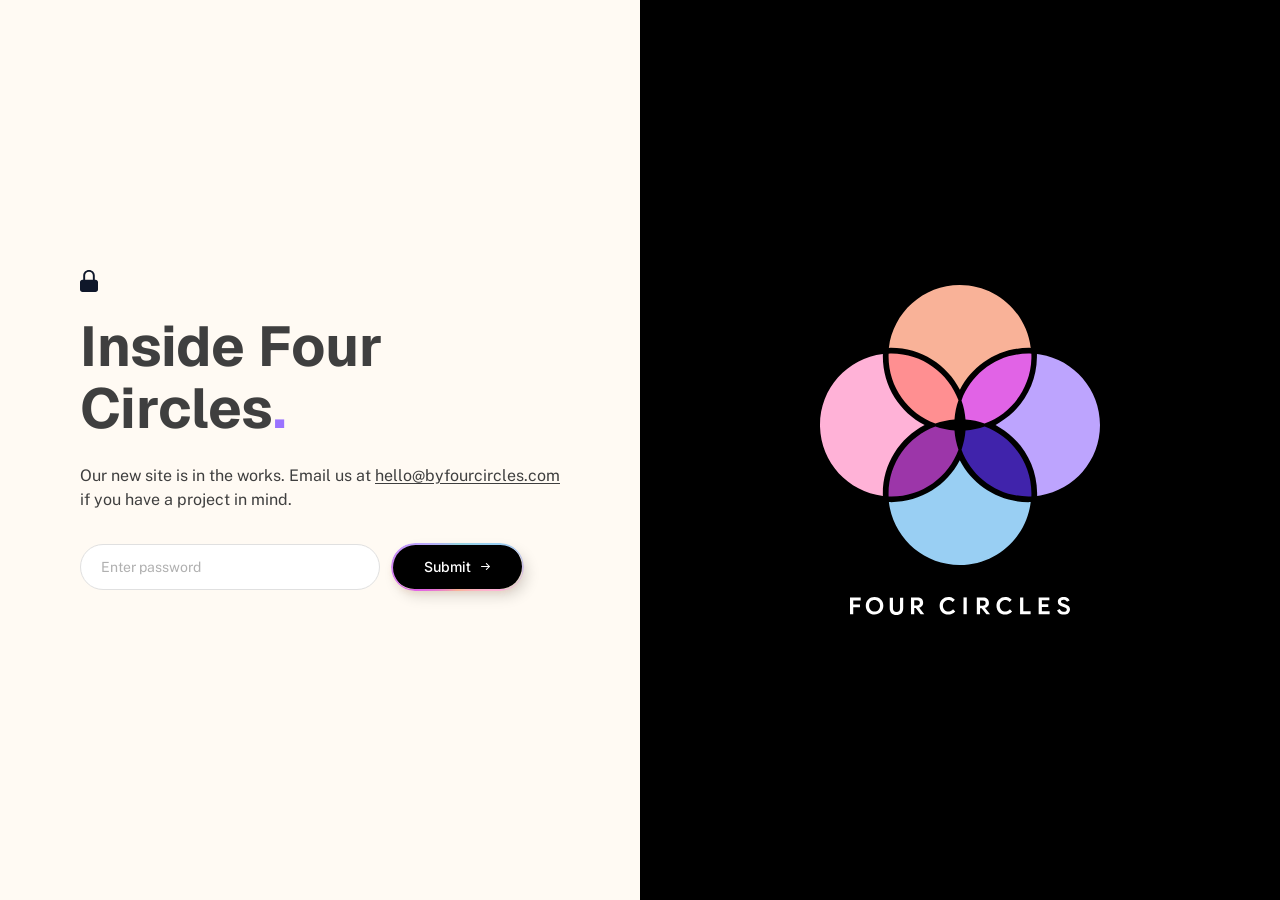
==== contact.html @ eafd97ef "Add password gate page as site access point Password page with two-column layout gates all site page" ====
<!DOCTYPE html>
<html lang="en">
<head>
  <meta charset="UTF-8">
  <meta name="viewport" content="width=device-width, initial-scale=1.0">
  <script>if(sessionStorage.getItem('fc-auth')!=='true')window.location.replace('password.html');</script>
  <title>Let's Talk — Four Circles | A design agency that actually cares</title>
  <link rel="preconnect" href="https://fonts.googleapis.com">
  <link rel="preconnect" href="https://fonts.gstatic.com" crossorigin>
  <link href="https://fonts.googleapis.com/css2?family=Geist:wght@400;600;700&family=Public+Sans:wght@400;600&family=Inter:wght@500&display=swap" rel="stylesheet">
  <link rel="stylesheet" href="styles.css?v=7">
  <link rel="stylesheet" href="contact.css">
</head>
<body>

  <!-- Navigation -->
  <nav class="nav">
    <a href="index.html" class="nav-brand">
      <img src="assets/logo-icon.svg" alt="Four Circles" class="nav-logo-icon">
      <img src="assets/logo-text.svg" alt="FOUR CIRCLES" class="nav-logo-text">
    </a>
    <button class="nav-hamburger" type="button" aria-label="Open menu" aria-expanded="false">
      <span class="hamburger-line"></span>
      <span class="hamburger-line"></span>
      <span class="hamburger-line"></span>
    </button>
    <div class="nav-links">
      <a href="index.html#services" class="nav-link">Our Services</a>
      <a href="index.html#work" class="nav-link">Work</a>
      <a href="index.html#about" class="nav-link">About Us</a>
      <a href="contact.html" class="nav-link nav-link--active">Let's Talk</a>
    </div>
    <div class="nav-overlay"></div>
  </nav>

  <!-- Contact Section -->
  <section class="contact">
    <div class="contact-left">
      <div class="section-tag section-tag--light">
        <img src="assets/dot-white.svg" alt="" class="dot">
        <span>New Business</span>
      </div>
      <h1 class="contact-heading">Let's get to work.</h1>
      <p class="contact-subtitle">Four pillars, one team.</p>

      <a href="mailto:hello@byfourcircles.com" class="contact-email">
        <span class="contact-email-icon">
          <svg width="40" height="40" viewBox="0 0 40 40" fill="none" xmlns="http://www.w3.org/2000/svg">
            <circle cx="20" cy="20" r="20" fill="#000"/>
            <path d="M16 20h8m0 0l-3-3m3 3l-3 3" stroke="#fff" stroke-width="1.5" stroke-linecap="round" stroke-linejoin="round"/>
          </svg>
        </span>
        <span class="contact-email-text">hello@byfourcircles.com</span>
      </a>
    </div>

    <div class="contact-right">
      <!-- Form -->
      <form class="contact-form" id="contactForm" novalidate>
        <div class="form-group">
          <label class="form-label" for="name">Your Name</label>
          <input class="form-input" type="text" id="name" name="name" placeholder="Jordan Reyes" required>
          <span class="form-error" id="nameError">Please enter your name</span>
        </div>

        <div class="form-group">
          <label class="form-label" for="email">Email</label>
          <input class="form-input" type="email" id="email" name="email" placeholder="jordan@company.com" required>
          <span class="form-error" id="emailError">Please enter a valid email address</span>
        </div>

        <div class="form-group">
          <label class="form-label" for="company">Company</label>
          <input class="form-input" type="text" id="company" name="company" placeholder="Acme Inc.">
          <span class="form-error" id="companyError"></span>
        </div>

        <div class="form-group">
          <label class="form-label">What do you need?</label>
          <div class="form-chips" id="serviceChips">
            <button type="button" class="chip" data-value="digital">Digital</button>
            <button type="button" class="chip" data-value="brand">Brand</button>
            <button type="button" class="chip" data-value="product">Product</button>
            <button type="button" class="chip" data-value="systems">Systems</button>
            <button type="button" class="chip" data-value="not-sure">Not sure yet</button>
          </div>
          <span class="form-error" id="serviceError">Please select at least one service</span>
        </div>

        <div class="form-group">
          <label class="form-label" for="project">A line about the project</label>
          <textarea class="form-input form-textarea" id="project" name="project" placeholder="We're relaunching in the spring and need..." rows="1" required></textarea>
          <span class="form-error" id="projectError">Please tell us a bit about your project</span>
        </div>

        <button type="submit" class="btn-primary form-submit-btn" id="submitBtn">
          <span>Start a project</span>
          <img src="assets/arrow-icon.svg" alt="" class="btn-arrow">
        </button>
      </form>

      <!-- Success Screen -->
      <div class="contact-success" id="contactSuccess">
        <div class="success-icon">
          <svg viewBox="0 0 64 64" fill="none" xmlns="http://www.w3.org/2000/svg">
            <circle cx="32" cy="32" r="30" stroke="#cc2e7a" stroke-width="2.5"/>
            <path d="M20 33l8 8 16-18" stroke="#cc2e7a" stroke-width="2.5" stroke-linecap="round" stroke-linejoin="round"/>
          </svg>
        </div>
        <h2 class="success-heading">We got your message</h2>
        <p class="success-text">A founder will get back to you within one business day. No robots, no runaround.</p>
        <a href="index.html" class="btn-primary">
          <span>Back to Home</span>
          <img src="assets/arrow-icon.svg" alt="" class="btn-arrow">
        </a>
      </div>
    </div>
  </section>

  <script src="script.js"></script>
  <script src="contact.js"></script>
</body>
</html>
---- styles.css ----
/* =============================================
   DESIGN TOKENS
   ============================================= */
:root {
  --color-bg: #fffaf3;
  --color-black: #000000;
  --color-text: #3f3f3f;
  --color-text-dark: #363636;
  --color-border: #cdcdcd;
  --color-border-light: #efefef;
  --color-purple: #9a73ff;
  --color-pink: #cc2e7a;
  --color-orange: #ef8e6a;
  --color-blue: #0e8de1;
  --color-cyan-border: #96d3e0;

  --font-heading: 'Geist', -apple-system, BlinkMacSystemFont, sans-serif;
  --font-body: 'Public Sans', -apple-system, BlinkMacSystemFont, sans-serif;
  --font-button: 'Inter', -apple-system, BlinkMacSystemFont, sans-serif;
}

/* =============================================
   RESET & BASE
   ============================================= */
*, *::before, *::after {
  margin: 0;
  padding: 0;
  box-sizing: border-box;
}

html {
  scroll-behavior: smooth;
  -webkit-font-smoothing: antialiased;
  -moz-osx-font-smoothing: grayscale;
}

body {
  font-family: var(--font-body);
  background-color: var(--color-bg);
  color: var(--color-text);
  line-height: 1.6;
}

/* Page container */
.page-container {
  max-width: 1512px;
  margin: 0 auto;
  border-left: 1px solid var(--color-border);
  border-right: 1px solid var(--color-border);
}

a {
  text-decoration: none;
  color: inherit;
}

img {
  max-width: 100%;
  display: block;
}

button {
  border: none;
  background: none;
  cursor: pointer;
  font-family: inherit;
}

/* =============================================
   UTILITIES
   ============================================= */
.text-purple {
  color: var(--color-purple);
}

.dot {
  width: 6px;
  height: 6px;
  flex-shrink: 0;
}

.section-tag {
  display: flex;
  align-items: center;
  gap: 12px;
  font-family: var(--font-heading);
  font-size: 12px;
  font-weight: 600;
  letter-spacing: 1.44px;
  text-transform: uppercase;
  color: var(--color-text);
}

.section-tag--light {
  color: #fff;
}

/* =============================================
   BUTTON
   ============================================= */
.btn-primary {
  display: inline-flex;
  align-items: center;
  gap: 10px;
  color: #fff;
  padding: 12px 32px;
  border-radius: 100px;
  font-family: var(--font-button);
  font-size: 14px;
  font-weight: 500;
  border: none;
  background: linear-gradient(135deg, var(--color-black), var(--color-black));
  position: relative;
  box-shadow: 0 4px 5.5px rgba(251, 181, 134, 0.19), 5px 7px 13.4px rgba(0, 0, 0, 0.15);
  transition: transform 0.3s ease, box-shadow 0.3s ease, background 0.3s ease;
  flex-shrink: 0;
}

.btn-primary::before {
  content: '';
  position: absolute;
  inset: -1.5px;
  border-radius: 100px;
  padding: 1.5px;
  background: conic-gradient(from 180deg, #F9B298, #E163E6, #BDA4FE, #96d3e0, #99CFF3, #FFB2D7, #F9B298);
  -webkit-mask: linear-gradient(#fff 0 0) content-box, linear-gradient(#fff 0 0);
  -webkit-mask-composite: xor;
  mask-composite: exclude;
}

.btn-primary:hover {
  transform: translateY(-2px);
  box-shadow: 0 6px 12px rgba(251, 181, 134, 0.25), 5px 10px 20px rgba(0, 0, 0, 0.18);
  background: linear-gradient(135deg, #3a3a3a, #1a1a1a);
}

.btn-arrow {
  width: 9px;
  height: 7px;
  transform: rotate(180deg);
  filter: brightness(0) invert(1);
}

/* =============================================
   NAVIGATION
   ============================================= */
.nav {
  display: flex;
  align-items: center;
  justify-content: space-between;
  padding: 20px 60px;
  position: sticky;
  transition: transform 0.3s ease;
  top: 0;
  z-index: 100;
  background: var(--color-bg);
}

.nav-brand {
  display: flex;
  align-items: center;
  gap: 11px;
}

.nav-logo-icon {
  width: 49px;
  height: 49px;
}

.nav-logo-text {
  width: 133px;
  height: 11px;
}

.nav-links {
  display: flex;
  align-items: center;
  gap: 40px;
}

.nav-link {
  font-family: var(--font-heading);
  font-size: 14px;
  font-weight: 500;
  letter-spacing: 0.42px;
  color: var(--color-text);
  transition: color 0.3s ease;
}

.nav-link:hover {
  color: var(--color-purple);
}

/* =============================================
   HERO
   ============================================= */
.hero {
  display: flex;
  position: relative;
}

.hero-left {
  width: 73.3%;
  flex-shrink: 0;
  display: flex;
  flex-direction: column;
  gap: 48px;
  padding: 120px 80px;
  border-right: 1px solid var(--color-border);
}

.hero-headline {
  font-family: var(--font-heading);
  font-size: 90px;
  font-weight: 700;
  line-height: 90px;
  color: var(--color-text);
}

.nowrap {
  white-space: nowrap;
}

.mobile-break {
  display: none;
}

.hero-bottom {
  display: flex;
  align-items: center;
  gap: 150px;
  max-width: 758px;
}

.hero-sub {
  font-family: var(--font-body);
  font-size: 16px;
  font-weight: 400;
  line-height: 24px;
  color: var(--color-black);
  flex: 1;
}

.hero-right {
  flex: 1;
  display: flex;
  flex-direction: column;
  min-width: 0;
}

.hero-image {
  flex: 1;
  overflow: hidden;
  min-height: 0;
}

.hero-image img,
.hero-image canvas {
  width: 100%;
  height: 100%;
  object-fit: cover;
  object-position: right top;
  display: block;
}

.hero-tags {
  display: flex;
  align-items: center;
  gap: 12px;
  padding: 20px;
  border-top: 1px solid var(--color-border);
  font-family: var(--font-heading);
  font-size: 12px;
  font-weight: 600;
  letter-spacing: 1.44px;
  text-transform: uppercase;
  color: var(--color-text);
}

/* =============================================
   SERVICES / ACCORDION
   ============================================= */
.services {
  padding: 60px 80px;
  display: flex;
  flex-direction: column;
  gap: 20px;
}

.services-header {
  display: flex;
  flex-direction: column;
  gap: 12px;
}

.services-heading {
  font-family: var(--font-heading);
  font-size: 48px;
  font-weight: 600;
  line-height: 50px;
  color: var(--color-text);
}

.accordion {
  display: flex;
  flex-direction: column;
}

.accordion-item {
  border-bottom: 1px solid var(--color-border);
  position: relative;
  transition: background-color 0.35s ease, color 0.35s ease;
}

.accordion-item:hover {
  background-color: var(--color-black);
}

.accordion-item:hover .accordion-title,
.accordion-item:hover .accordion-desc,
.accordion-item:hover .accordion-chevron {
  color: #fff;
  filter: brightness(0) invert(1);
}

.accordion-item:hover .accordion-title,
.accordion-item:hover .accordion-desc {
  filter: none;
  color: #fff;
}

.accordion-item--last {
  border-bottom: none;
}

.accordion-trigger {
  width: 100%;
  display: flex;
  align-items: flex-start;
  gap: 40px;
  padding: 20px 0;
  text-align: left;
  cursor: pointer;
  background: none;
  border: none;
}

.accordion-trigger:hover {
  opacity: 1;
}

.accordion-icon {
  width: 80px;
  height: 90px;
  display: flex;
  align-items: center;
  justify-content: center;
  flex-shrink: 0;
}

.accordion-icon img {
  width: 75px;
  height: 79px;
  object-fit: contain;
}

.accordion-row {
  flex: 1;
  display: flex;
  align-items: center;
  gap: 10px;
  align-self: stretch;
}

.accordion-title {
  font-family: var(--font-heading);
  font-size: 32px;
  font-weight: 600;
  color: var(--color-text-dark);
  width: 400px;
  flex-shrink: 0;
  transition: color 0.35s ease;
}

.accordion-desc {
  font-family: var(--font-body);
  font-size: 16px;
  font-weight: 600;
  line-height: 24px;
  color: var(--color-text-dark);
  flex: 1;
  transition: color 0.35s ease;
}

.accordion-chevron {
  width: 24px;
  height: 24px;
  flex-shrink: 0;
  margin-right: 20px;
  transition: transform 0.3s ease, filter 0.35s ease;
}

.accordion-item.is-open .accordion-chevron {
  transform: rotate(180deg);
}

.accordion-panel {
  max-height: 0;
  overflow: hidden;
  transition: max-height 0.4s cubic-bezier(0.25, 0.46, 0.45, 0.94),
              opacity 0.3s ease;
  opacity: 0;
}

.accordion-item.is-open .accordion-panel {
  opacity: 1;
}

.accordion-bullets {
  display: flex;
  flex-direction: column;
  gap: 24px;
  padding: 0 0 40px 530px;
}

.bullet-row {
  display: grid;
  grid-template-columns: 1fr 1fr 1fr;
  gap: 20px 36px;
}

.bullet-item {
  display: flex;
  align-items: flex-start;
  gap: 12px;
  font-family: var(--font-body);
  font-size: 16px;
  font-weight: 600;
  color: var(--color-text);
  transition: color 0.35s ease;
}

.bullet-item .dot {
  margin-top: 8px;
  flex-shrink: 0;
}

.accordion-item:hover .bullet-item {
  color: #fff;
}

.accordion-item:hover .bullet-item .dot {
  filter: brightness(0) invert(1);
}

/* ---------- Featured Work ---------- */
.featured-work {
  padding: 60px 80px 48px;
  background: var(--color-bg);
  position: relative;
}

.featured-work > .section-tag {
  margin-bottom: 12px;
}

.featured-work-header {
  display: flex;
  align-items: flex-start;
  gap: 24px;
  margin-bottom: 40px;
}

.featured-work-heading {
  flex: 1;
  font-family: var(--font-heading);
  font-size: 48px;
  font-weight: 600;
  line-height: 52px;
  color: var(--color-text);
}

.featured-work-desc {
  flex: 1;
  font-family: var(--font-body);
  font-size: 16px;
  line-height: 24px;
  color: var(--color-text);
}

.featured-work-grid {
  display: flex;
  gap: 24px;
}

.work-card {
  flex: 1;
  background: #fffdfa;
  border: 1px solid #cdcdcd;
  overflow: hidden;
  display: flex;
  flex-direction: column;
  text-decoration: none;
  transition: box-shadow 0.3s ease, transform 0.3s ease;
}

.work-card:hover {
  box-shadow: 0 6px 12px rgba(251, 181, 134, 0.25), 5px 10px 20px rgba(0, 0, 0, 0.18);
  transform: translateY(-4px);
}

.work-card-image {
  padding: 8px 8px 0;
  overflow: hidden;
  border-radius: 4px;
}

.work-card-image img {
  width: 100%;
  height: 260px;
  object-fit: cover;
  display: block;
}

.work-card-info {
  padding: 24px;
  display: flex;
  flex-direction: column;
  gap: 16px;
}

.work-card-category {
  font-family: var(--font-body);
  font-size: 14px;
  font-weight: 600;
  letter-spacing: 1.68px;
  text-transform: uppercase;
  line-height: 20px;
}

.work-card-title-row {
  display: flex;
  align-items: center;
  justify-content: space-between;
}

.work-card-title {
  font-family: var(--font-heading);
  font-size: 24px;
  font-weight: 600;
  line-height: 24px;
  color: var(--color-text);
}

.work-card-arrow {
  flex-shrink: 0;
}

.work-card-arrow svg {
  display: block;
}

/* ---------- Specialties ---------- */
.industries-bar {
  display: flex;
  align-items: center;
  border: 1px solid var(--color-border);
  margin: 0 80px 60px;
}

.industries-label {
  font-family: var(--font-heading);
  font-size: 14px;
  font-weight: 600;
  letter-spacing: 1.44px;
  text-transform: uppercase;
  color: var(--color-text);
  flex-shrink: 0;
  padding: 20px 24px;
  border-right: 1px solid var(--color-border);
  margin-right: 24px;
}

.industries-list {
  display: flex;
  align-items: center;
  gap: 16px;
}

.industry-item {
  font-family: var(--font-heading);
  font-size: 14px;
  font-weight: 600;
  letter-spacing: 0.84px;
  text-transform: uppercase;
  color: var(--color-text);
}

/* =============================================
   HOW WE THINK
   ============================================= */
.how-we-think {
  background: var(--color-black);
  display: flex;
  gap: 32px;
  padding: 80px;
  align-items: flex-start;
  position: relative;
}

.hwt-left {
  width: 400px;
  flex-shrink: 0;
  display: flex;
  flex-direction: column;
  gap: 12px;
}

.hwt-heading {
  font-family: var(--font-heading);
  font-size: 48px;
  font-weight: 600;
  line-height: 50px;
  color: #fff;
}

.hwt-cards {
  flex: 1;
  display: flex;
  gap: 32px;
  align-items: flex-start;
}

.hwt-divider {
  width: 1px;
  align-self: stretch;
  background: rgba(255, 255, 255, 0.15);
}

.hwt-card {
  flex: 1;
  display: flex;
  flex-direction: column;
  gap: 16px;
}

.hwt-line {
  width: 35px;
  height: 4px;
}

.hwt-card h3 {
  font-family: var(--font-heading);
  font-size: 24px;
  font-weight: 600;
  color: #fff;
}

.hwt-card p {
  font-family: var(--font-body);
  font-size: 16px;
  font-weight: 400;
  line-height: 24px;
  color: #fff;
}

/* =============================================
   LET'S TALK
   ============================================= */
.lets-talk {
  position: relative;
  height: 385px;
  display: flex;
  align-items: center;
  padding: 48px 80px;
}

.lets-talk-bg {
  position: absolute;
  inset: 0;
  width: 100%;
  height: 100%;
  object-fit: cover;
  pointer-events: none;
}

.lets-talk-content {
  position: relative;
  z-index: 1;
  display: flex;
  flex-direction: column;
  align-items: flex-start;
  gap: 12px;
  width: 366px;
}

.lets-talk-content .btn-primary {
  margin-top: 12px;
}

.lets-talk-content h2 {
  font-family: var(--font-heading);
  font-size: 60px;
  font-weight: 700;
  color: var(--color-text);
}

.lets-talk-content p {
  font-family: var(--font-body);
  font-size: 16px;
  font-weight: 400;
  line-height: 24px;
  color: var(--color-text);
}

/* =============================================
   FOOTER
   ============================================= */
.footer {
  display: flex;
  flex-direction: column;
}

.footer-simple {
  display: flex;
  align-items: flex-start;
  justify-content: space-between;
  padding: 48px 60px;
  background: #f2f0ed;
}

.footer-brand {
  display: flex;
  flex-direction: column;
  gap: 16px;
}

.footer-tagline {
  font-family: var(--font-body);
  font-size: 14px;
  color: rgba(0, 0, 0, 0.5);
  max-width: 360px;
  line-height: 1.5;
}

.footer-links {
  display: flex;
  align-items: center;
  gap: 32px;
}

.footer-link {
  font-family: var(--font-body);
  font-size: 14px;
  color: var(--color-text);
  transition: opacity 0.3s ease;
}

.footer-link:hover {
  opacity: 0.7;
}

.footer-link--icon {
  display: flex;
  align-items: center;
  gap: 8px;
}

.footer-link--icon svg {
  width: 18px;
  height: 18px;
}

.footer-bottom {
  padding: 24px 60px;
  background: #f2f0ed;
  position: relative;
}

.footer-copy {
  font-family: var(--font-body);
  font-size: 13px;
  color: rgba(0, 0, 0, 0.4);
}

/* =============================================
   SERVICE ICONS — animated SVGs
   ============================================= */
.icon-defs { position: absolute; width: 0; height: 0; overflow: hidden; }
.grad-stop-coral { stop-color: #F9B298; }
.grad-stop-pink { stop-color: #E163E6; }
.grad-stop-purple { stop-color: #BDA4FE; }
.grad-stop-blue { stop-color: #99CFF3; }

.service-icon {
  width: 100%;
  height: 100%;
  overflow: visible;
  transform-origin: center;
}

.icon-maze-arc {
  fill: none;
  stroke: #55534e;
  stroke-width: 2;
  stroke-linecap: round;
  transition: stroke 0.5s ease;
  transform-origin: 60px 60px;
}

@keyframes icon-maze-spin {
  from { transform: rotate(0deg); }
  to { transform: rotate(360deg); }
}

.icon-maze-trail {
  fill: none;
  stroke: none;
}

.icon-maze-dot {
  fill: url(#grad-brand);
  opacity: 0;
  transition: opacity 0.3s ease;
}

.icon-maze-end {
  display: none;
}

.accordion-item:hover .icon-maze-dot {
  opacity: 1;
}

.accordion-item:hover .icon-maze-arc {
  stroke: #BDA4FE;
}

@media (prefers-reduced-motion: no-preference) {
  .accordion-item:hover .icon-maze {
    animation: icon-maze-spin 12s linear infinite;
  }

  .accordion-item:hover .icon-maze-arc {
    stroke: #BDA4FE;
  }
}

@keyframes icon-maze-color {
  0%, 100% { stroke: #55534e; }
  20% { stroke: #F9B298; }
  40% { stroke: #E163E6; }
  60% { stroke: #BDA4FE; }
  80% { stroke: #99CFF3; }
}

.icon-grid__dot {
  fill: none;
  stroke: #55534e;
  stroke-width: 1.8;
  transform-box: fill-box;
  transform-origin: center;
}

@media (prefers-reduced-motion: no-preference) {
  .accordion-item:hover .icon-grid__dot {
    animation: icon-grid-wave 2.4s cubic-bezier(0.22, 1, 0.36, 1) infinite;
    animation-delay: calc((var(--gx, 0) + var(--gy, 0)) * 70ms);
  }
}

@keyframes icon-grid-wave {
  0%, 100% { stroke: #55534e; transform: scale(1); }
  16% { stroke: #F9B298; transform: scale(1.3); }
  32% { stroke: #BDA4FE; transform: scale(1); }
}

.icon-layer {
  fill: none;
  stroke: #55534e;
  stroke-width: 2;
  stroke-linejoin: round;
  transform-box: fill-box;
  transition: stroke 0.5s ease, transform 0.5s cubic-bezier(0.22, 1, 0.36, 1);
}

@media (prefers-reduced-motion: no-preference) {
  .accordion-item:hover .icon-layer--top {
    animation: icon-layer-top 2s cubic-bezier(0.22, 1, 0.36, 1) infinite;
  }

  .accordion-item:hover .icon-layer--mid {
    animation: icon-layer-mid 2s cubic-bezier(0.22, 1, 0.36, 1) infinite;
  }

  .accordion-item:hover .icon-layer--bottom {
    animation: icon-layer-bottom 2s cubic-bezier(0.22, 1, 0.36, 1) infinite;
  }
}

@keyframes icon-layer-top {
  0%, 100% { transform: translateY(0); stroke: #55534e; }
  25% { transform: translateY(-11px); stroke: #F9B298; }
  50% { transform: translateY(0); stroke: #F9B298; }
}

@keyframes icon-layer-mid {
  0%, 100% { stroke: #55534e; }
  25% { stroke: #E163E6; }
  50% { stroke: #E163E6; }
}

@keyframes icon-layer-bottom {
  0%, 100% { transform: translateY(0); stroke: #55534e; }
  25% { transform: translateY(11px); stroke: #99CFF3; }
  50% { transform: translateY(0); stroke: #99CFF3; }
}

.icon-ripple-ring {
  fill: none;
  stroke: #55534e;
  stroke-width: 1.8;
  stroke-opacity: 0.6;
  transform-box: fill-box;
  transform-origin: center;
}

.icon-dot--center {
  fill: #55534e;
  transform-box: fill-box;
  transform-origin: center;
  transition: fill 0.3s ease;
}

@media (prefers-reduced-motion: no-preference) {
  .accordion-item:hover .icon-dot--center {
    fill: #F9B298;
    animation: icon-dot-pulse 2.6s cubic-bezier(0.22, 1, 0.36, 1) infinite;
  }

  .accordion-item:hover .icon-ripple-ring {
    animation: icon-ripple-wave 2.6s cubic-bezier(0.22, 1, 0.36, 1) infinite;
    animation-delay: calc(var(--ring, 0) * 160ms + 160ms);
  }
}

@keyframes icon-dot-pulse {
  0%, 100% { transform: scale(1); }
  15% { transform: scale(1.3); }
  30% { transform: scale(1); }
}

@keyframes icon-ripple-wave {
  0%, 100% { stroke: #55534e; stroke-opacity: 0.5; }
  22% { stroke: #BDA4FE; stroke-opacity: 1; }
  44% { stroke: #55534e; stroke-opacity: 0.5; }
}

/* =============================================
   HAMBURGER MENU
   ============================================= */
.nav-hamburger {
  display: none;
  flex-direction: column;
  justify-content: center;
  gap: 5px;
  width: 32px;
  height: 32px;
  padding: 4px;
  cursor: pointer;
  z-index: 110;
}

.hamburger-line {
  display: block;
  width: 100%;
  height: 2px;
  background: var(--color-text);
  border-radius: 2px;
  transition: transform 0.3s ease, opacity 0.3s ease;
}

.nav-hamburger.active .hamburger-line:nth-child(1) {
  transform: translateY(7px) rotate(45deg);
}

.nav-hamburger.active .hamburger-line:nth-child(2) {
  opacity: 0;
}

.nav-hamburger.active .hamburger-line:nth-child(3) {
  transform: translateY(-7px) rotate(-45deg);
}

.nav-overlay {
  display: none;
}

/* =============================================
   FULL-WIDTH SEPARATOR LINES
   ============================================= */
.nav::after,
.hero::after {
  content: '';
  position: absolute;
  bottom: 0;
  left: 50%;
  transform: translateX(-50%);
  width: 100vw;
  border-bottom: 1px solid var(--color-border);
  pointer-events: none;
}

.featured-work::before,
.how-we-think::before,
.lets-talk::before,
.footer-bottom::before {
  content: '';
  position: absolute;
  top: 0;
  left: 50%;
  transform: translateX(-50%);
  width: 100vw;
  border-top: 1px solid var(--color-border);
  pointer-events: none;
}

.how-we-think::before {
  border-top-color: var(--color-border);
}

.how-we-think::after {
  content: '';
  position: absolute;
  bottom: 0;
  left: 50%;
  transform: translateX(-50%);
  width: 100vw;
  border-bottom: 1px solid var(--color-border);
  pointer-events: none;
}

.footer-bottom::before {
  border-top-color: rgba(0, 0, 0, 0.1);
}

/* =============================================
   SCROLL REVEAL
   ============================================= */
.reveal {
  opacity: 0;
  transform: translateY(24px);
  transition: opacity 0.7s cubic-bezier(0.25, 0.46, 0.45, 0.94),
              transform 0.7s cubic-bezier(0.25, 0.46, 0.45, 0.94);
}

.reveal.visible {
  opacity: 1;
  transform: translateY(0);
}

.reveal.visible.work-card {
  transition: box-shadow 0.3s ease, transform 0.3s ease, opacity 0.7s cubic-bezier(0.25, 0.46, 0.45, 0.94);
}

.reveal.visible.work-card:hover {
  transform: translateY(-4px);
}

/* =============================================
   FOCUS STYLES
   ============================================= */
:focus-visible {
  outline: 2px solid var(--color-purple);
  outline-offset: 3px;
}

.btn-primary:focus-visible {
  outline-offset: 4px;
}

.accordion-trigger:focus-visible {
  outline-offset: -2px;
}

/* =============================================
   RESPONSIVE
   ============================================= */
@media (max-width: 1280px) {
  .hero-left {
    width: 65%;
  }

  .hero-headline {
    font-size: 64px;
    line-height: 68px;
  }

  .hero-bottom {
    gap: 60px;
  }

  .accordion-bullets {
    padding-left: 0;
  }
}

@media (max-width: 1024px) {
  .hero {
    flex-direction: column;
  }

  .hero-left {
    width: 100%;
    border-right: none;
    padding: 80px 40px;
  }

  .hero-right {
    flex: none;
    height: 320px;
  }

  .hero-headline {
    font-size: 52px;
    line-height: 56px;
  }

  .hero-bottom {
    flex-direction: column;
    gap: 24px;
    align-items: flex-start;
  }

  .services {
    padding: 40px;
  }

  .accordion-title {
    width: 240px;
    font-size: 24px;
  }

  .accordion-bullets {
    padding-left: 0;
  }

  .bullet-row {
    grid-template-columns: 1fr 1fr;
  }

  .how-we-think {
    flex-direction: column;
    padding: 60px 40px;
  }

  .hwt-left {
    width: 100%;
  }


  .hwt-cards {
    flex-direction: column;
  }

  .hwt-divider {
    width: 100%;
    height: 1px;
    align-self: auto;
  }

  .industries-bar {
    padding: 0 40px;
  }

  .lets-talk {
    padding: 48px 40px;
  }

  .footer-simple {
    flex-direction: column;
    gap: 32px;
    padding: 40px;
  }

  .footer-bottom {
    padding: 24px 40px;
  }
}

@media (max-width: 768px) {
  .nav {
    padding: 16px 24px;
  }

  .nav-logo-text {
    display: block;
  }

  .nav-hamburger {
    display: flex;
  }

  .nav-links {
    position: fixed;
    top: 0;
    right: -280px;
    width: 280px;
    height: 100vh;
    background: var(--color-bg);
    flex-direction: column;
    align-items: flex-start;
    gap: 0;
    padding: 80px 32px 32px;
    border-left: 1px solid var(--color-border);
    z-index: 105;
    transition: right 0.3s ease;
  }

  .nav-links.open {
    right: 0;
  }

  .nav-link {
    font-size: 16px;
    padding: 16px 0;
    width: 100%;
    border-bottom: 1px solid var(--color-border-light);
  }

  .nav-overlay {
    position: fixed;
    inset: 0;
    background: rgba(0,0,0,0.4);
    z-index: 100;
    opacity: 0;
    pointer-events: none;
    transition: opacity 0.3s ease;
  }

  .nav-overlay.open {
    display: block;
    opacity: 1;
    pointer-events: auto;
  }

  .hero-left {
    padding: 60px 24px;
  }

  .hero-right {
    height: 260px;
  }

  .hero-headline {
    font-size: 52px;
    line-height: 54px;
  }

  .mobile-break {
    display: block;
  }

  .hero-sub {
    font-size: 16px;
    line-height: 24px;
  }

  .lets-talk-content p {
    font-size: 16px;
    line-height: 24px;
  }

  .services {
    padding: 40px 24px;
  }

  .services-heading {
    font-size: 36px;
    line-height: 40px;
  }

  .accordion-item {
    padding: 0 20px;
  }

  .accordion-trigger {
    flex-direction: column;
    gap: 16px;
  }

  .accordion-icon {
    width: 56px;
    height: 60px;
  }

  .accordion-row {
    flex-wrap: wrap;
  }

  .accordion-title {
    width: 100%;
    font-size: 22px;
  }

  .accordion-desc {
    width: 100%;
    font-size: 16px;
  }

  .accordion-chevron {
    margin-right: 0;
  }

  .accordion-bullets {
    padding-left: 0;
  }

  .bullet-row {
    grid-template-columns: 1fr;
    gap: 16px;
  }

  .industries-bar {
    margin: 0 24px 40px;
    align-items: stretch;
  }

  .industries-label {
    font-size: 11px;
    padding: 12px;
    margin-right: 0;
    flex: 0 0 auto;
    width: 110px;
    align-self: flex-start;
    border-right: none;
  }

  .industries-list {
    flex-direction: column;
    align-items: flex-start;
    gap: 6px;
    flex: 1;
    padding: 12px 16px;
    border-left: 1px solid var(--color-border);
  }

  .industries-list .dot {
    display: none;
  }

  .industry-item {
    font-size: 11px;
    display: flex;
    align-items: baseline;
    gap: 8px;
  }

  .industry-item::before {
    content: '';
    width: 5px;
    height: 5px;
    border-radius: 50%;
    background: #d64040;
    flex-shrink: 0;
    position: relative;
    top: -1px;
  }

  .how-we-think {
    padding: 48px 24px;
  }

  .hwt-heading {
    font-size: 36px;
    line-height: 40px;
  }

  .hwt-card h3 {
    font-size: 20px;
  }

  .hwt-card p {
    font-size: 16px;
  }

  .lets-talk {
    padding: 48px 24px;
    height: auto;
    min-height: 300px;
  }

  .lets-talk-content h2 {
    font-size: 40px;
  }

  .lets-talk-content {
    width: 100%;
  }

  .footer-simple {
    padding: 32px 24px;
  }

  .footer-links {
    flex-direction: column;
    align-items: flex-start;
    gap: 16px;
  }

  .featured-work {
    padding: 40px 24px 32px;
  }

  .featured-work-header {
    flex-direction: column;
    align-items: flex-start;
    gap: 16px;
  }

  .featured-work-heading {
    font-size: 32px;
    line-height: 38px;
  }

  .featured-work-desc {
    font-size: 16px;
  }

  .featured-work-grid {
    flex-direction: column;
    gap: 20px;
  }

  .work-card-title {
    font-size: 20px;
  }

  .footer-bottom {
    padding: 20px 24px;
  }
}

@media (max-width: 480px) {
  .hero-left {
    padding: 40px 20px;
    gap: 32px;
  }

  .hero-headline {
    font-size: 44px;
    line-height: 46px;
  }

  .hero-sub {
    font-size: 16px;
    line-height: 24px;
  }

  .hero-right {
    height: 200px;
  }

  .services {
    padding: 32px 20px;
  }

  .services-heading {
    font-size: 28px;
    line-height: 32px;
  }

  .accordion-title {
    font-size: 18px;
  }

  .accordion-desc {
    font-size: 16px;
  }

  .how-we-think {
    padding: 40px 20px;
  }

  .hwt-heading {
    font-size: 28px;
    line-height: 32px;
  }

  .lets-talk {
    padding: 40px 20px;
  }

  .lets-talk-content h2 {
    font-size: 32px;
  }

  .footer-simple {
    padding: 24px 20px;
  }

  .footer-bottom {
    padding: 16px 20px;
  }
}
---- contact.css ----
/* =============================================
   CONTACT PAGE
   ============================================= */
.contact {
  display: flex;
  min-height: calc(100vh - 90px);
}

/* ---------- Left Column ---------- */
.contact-left {
  width: 40%;
  flex-shrink: 0;
  background: var(--color-black);
  padding: 80px 60px;
  display: flex;
  flex-direction: column;
  gap: 32px;
}

.contact-heading {
  font-family: var(--font-heading);
  font-size: 72px;
  font-weight: 700;
  line-height: 1;
  color: #fff;
}

.contact-subtitle {
  font-family: var(--font-body);
  font-size: 18px;
  font-weight: 400;
  line-height: 1.5;
  color: rgba(255, 255, 255, 0.6);
}

.contact-intro {
  font-family: var(--font-body);
  font-size: 16px;
  font-weight: 400;
  line-height: 24px;
  color: rgba(255, 255, 255, 0.7);
  max-width: 360px;
}

.contact-perks {
  display: flex;
  flex-direction: column;
  gap: 20px;
  margin-top: auto;
}

.perk {
  display: flex;
  align-items: center;
  gap: 16px;
}

.perk-dot {
  width: 10px;
  height: 10px;
  border-radius: 50%;
  flex-shrink: 0;
}

.perk-dot--pink { background: var(--color-pink); }
.perk-dot--orange { background: var(--color-orange); }
.perk-dot--purple { background: var(--color-purple); }

.perk-text {
  font-family: var(--font-body);
  font-size: 16px;
  font-weight: 400;
  color: #fff;
}

.contact-email {
  display: inline-flex;
  align-items: center;
  gap: 16px;
  margin-top: 12px;
  transition: opacity 0.3s ease;
}

.contact-email:hover {
  opacity: 0.8;
}

.contact-email-icon {
  flex-shrink: 0;
  display: flex;
}

.contact-email-text {
  font-family: var(--font-body);
  font-size: 18px;
  font-weight: 400;
  color: #fff;
}

/* ---------- Right Column ---------- */
.contact-right {
  flex: 1;
  padding: 80px 60px;
  display: flex;
  flex-direction: column;
  justify-content: center;
}

/* ---------- Form ---------- */
.contact-form {
  display: flex;
  flex-direction: column;
  gap: 40px;
  max-width: 560px;
}

.form-group {
  display: flex;
  flex-direction: column;
  gap: 12px;
}

.form-label {
  font-family: var(--font-heading);
  font-size: 12px;
  font-weight: 600;
  letter-spacing: 1.44px;
  text-transform: uppercase;
  color: var(--color-text);
}

.form-input {
  font-family: var(--font-body);
  font-size: 20px;
  font-weight: 400;
  color: var(--color-text-dark);
  background: none;
  border: none;
  border-bottom: 1px solid var(--color-border);
  padding: 8px 0;
  outline: none;
  transition: border-color 0.3s ease;
  border-radius: 0;
  -webkit-appearance: none;
}

.form-input::placeholder {
  color: #b5b5b5;
}

.form-input:focus {
  border-color: var(--color-text-dark);
}

.form-input.has-error {
  border-color: #d64040;
}

.form-textarea {
  resize: vertical;
  min-height: 40px;
  line-height: 1.5;
}

.form-error {
  font-family: var(--font-body);
  font-size: 13px;
  color: #d64040;
  display: none;
}

.form-group.has-error .form-error {
  display: block;
}

/* ---------- Chips (multi-select) ---------- */
.form-chips {
  display: flex;
  flex-wrap: wrap;
  gap: 10px;
}

.chip {
  font-family: var(--font-heading);
  font-size: 14px;
  font-weight: 600;
  letter-spacing: 0.84px;
  color: var(--color-text);
  padding: 10px 24px;
  border-radius: 100px;
  border: 1.5px solid var(--color-border);
  background: none;
  cursor: pointer;
  transition: background 0.25s ease, color 0.25s ease, border-color 0.25s ease;
}

.chip:hover {
  border-color: var(--color-text);
}

.chip.is-selected {
  background: var(--color-black);
  color: #fff;
  border-color: var(--color-black);
}

/* ---------- Submit Button ---------- */
.form-submit-btn {
  align-self: flex-start;
  margin-top: 8px;
}

.form-submit-btn:disabled {
  opacity: 0.6;
  cursor: not-allowed;
  transform: none;
}

/* ---------- Success Screen ---------- */
.contact-success {
  display: none;
  flex-direction: column;
  align-items: center;
  justify-content: center;
  text-align: center;
  gap: 24px;
  max-width: 420px;
  margin: 0 auto;
}

.contact-success.is-visible {
  display: flex;
}

.success-icon {
  width: 64px;
  height: 64px;
}

.success-icon svg {
  width: 100%;
  height: 100%;
}

.success-heading {
  font-family: var(--font-heading);
  font-size: 36px;
  font-weight: 700;
  color: var(--color-text-dark);
}

.success-text {
  font-family: var(--font-body);
  font-size: 16px;
  line-height: 24px;
  color: var(--color-text);
}

/* ---------- Nav active state ---------- */
.nav-link--active {
  opacity: 0.6;
}

/* =============================================
   RESPONSIVE
   ============================================= */
@media (max-width: 1024px) {
  .contact {
    flex-direction: column;
  }

  .contact-left {
    width: 100%;
    padding: 60px 40px;
  }

  .contact-heading {
    font-size: 52px;
  }

  .contact-right {
    padding: 60px 40px;
  }
}

@media (max-width: 768px) {
  .contact-left {
    padding: 48px 24px;
  }

  .contact-heading {
    font-size: 40px;
  }

  .contact-right {
    padding: 48px 24px;
  }

  .form-input {
    font-size: 18px;
  }

  .chip {
    font-size: 13px;
    padding: 8px 18px;
  }
}
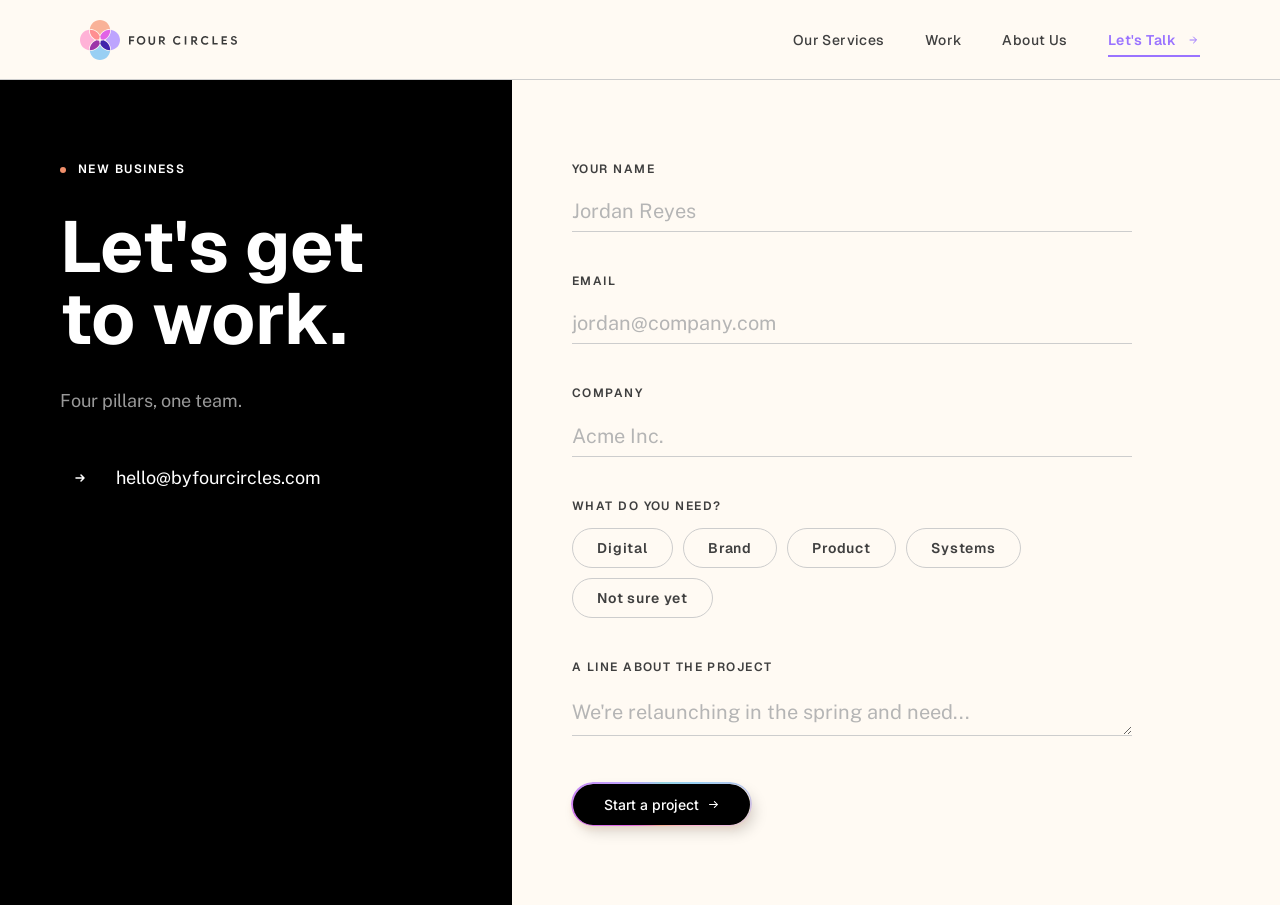
==== commit a42c4023: "Disable password gate site-wide for now Removed the sessionStorage redirect-to-password.html check f" ====
--- a/contact.html
+++ b/contact.html
@@ -3,7 +3,7 @@
 <head>
   <meta charset="UTF-8">
   <meta name="viewport" content="width=device-width, initial-scale=1.0">
-  <script>if(sessionStorage.getItem('fc-auth')!=='true')window.location.replace('password.html');</script>
+  <link rel="icon" type="image/svg+xml" href="assets/logo-icon.svg">
   <title>Let's Talk — Four Circles | A design agency that actually cares</title>
   <link rel="preconnect" href="https://fonts.googleapis.com">
   <link rel="preconnect" href="https://fonts.gstatic.com" crossorigin>
@@ -15,6 +15,7 @@
 
   <!-- Navigation -->
   <nav class="nav">
+    <div class="nav-progress" aria-hidden="true"></div>
     <a href="index.html" class="nav-brand">
       <img src="assets/logo-icon.svg" alt="Four Circles" class="nav-logo-icon">
       <img src="assets/logo-text.svg" alt="FOUR CIRCLES" class="nav-logo-text">
@@ -28,7 +29,10 @@
       <a href="index.html#services" class="nav-link">Our Services</a>
       <a href="index.html#work" class="nav-link">Work</a>
       <a href="index.html#about" class="nav-link">About Us</a>
-      <a href="contact.html" class="nav-link nav-link--active">Let's Talk</a>
+      <a href="contact.html" class="nav-link nav-link--active nav-link--cta">Let's Talk
+        <svg width="14" height="14" viewBox="0 0 20 20" fill="none" aria-hidden="true">
+        <path d="M5.75,10 L14.25,10 M10.75,5.75 L15,10 L10.75,14.25" stroke="currentColor" stroke-width="1.4" stroke-linecap="round" stroke-linejoin="round"/>
+      </svg></a>
     </div>
     <div class="nav-overlay"></div>
   </nav>
@@ -56,7 +60,13 @@
 
     <div class="contact-right">
       <!-- Form -->
-      <form class="contact-form" id="contactForm" novalidate>
+      <form class="contact-form" id="contactForm" name="contact" method="POST" data-netlify="true" data-netlify-honeypot="bot-field" novalidate>
+        <input type="hidden" name="form-name" value="contact">
+        <p class="form-honeypot">
+          <label>Leave this field blank: <input name="bot-field" tabindex="-1" autocomplete="off"></label>
+        </p>
+        <input type="hidden" name="services" id="servicesInput">
+
         <div class="form-group">
           <label class="form-label" for="name">Your Name</label>
           <input class="form-input" type="text" id="name" name="name" placeholder="Jordan Reyes" required>
@@ -97,6 +107,7 @@
           <span>Start a project</span>
           <img src="assets/arrow-icon.svg" alt="" class="btn-arrow">
         </button>
+        <p class="form-error form-error--general" id="submitError">Something went wrong sending that — please try again, or email us directly.</p>
       </form>
 
       <!-- Success Screen -->
--- a/styles.css
+++ b/styles.css
@@ -109,10 +109,10 @@
   font-size: 14px;
   font-weight: 500;
   border: none;
-  background: linear-gradient(135deg, var(--color-black), var(--color-black));
+  background: var(--color-black);
   position: relative;
   box-shadow: 0 4px 5.5px rgba(251, 181, 134, 0.19), 5px 7px 13.4px rgba(0, 0, 0, 0.15);
-  transition: transform 0.3s ease, box-shadow 0.3s ease, background 0.3s ease;
+  transition: transform 0.3s ease, box-shadow 0.3s ease;
   flex-shrink: 0;
 }
 
@@ -128,10 +128,28 @@
   mask-composite: exclude;
 }
 
+/* hover fill as a crossfading overlay, not a transitioned background —
+   browsers don't animate a solid-to-gradient (or gradient-to-gradient)
+   `background` change smoothly, so a direct transition on the property
+   just snaps partway through, reading as a flash at the start of hover */
+.btn-primary::after {
+  content: '';
+  position: absolute;
+  inset: 0;
+  z-index: -1;
+  border-radius: 100px;
+  background: linear-gradient(135deg, #3a3a3a, #1a1a1a);
+  opacity: 0;
+  transition: opacity 0.3s ease;
+}
+
 .btn-primary:hover {
   transform: translateY(-2px);
   box-shadow: 0 6px 12px rgba(251, 181, 134, 0.25), 5px 10px 20px rgba(0, 0, 0, 0.18);
-  background: linear-gradient(135deg, #3a3a3a, #1a1a1a);
+}
+
+.btn-primary:hover::after {
+  opacity: 1;
 }
 
 .btn-arrow {
@@ -148,28 +166,38 @@
   display: flex;
   align-items: center;
   justify-content: space-between;
-  padding: 20px 60px;
+  padding: 20px 80px;
   position: sticky;
-  transition: transform 0.3s ease;
   top: 0;
   z-index: 100;
   background: var(--color-bg);
 }
 
+.nav-progress {
+  position: absolute;
+  left: 0;
+  bottom: 0;
+  height: 1px;
+  width: 0%;
+  background: var(--color-purple);
+  z-index: 1;
+  pointer-events: none;
+}
+
 .nav-brand {
   display: flex;
   align-items: center;
-  gap: 11px;
+  gap: 9px;
 }
 
 .nav-logo-icon {
-  width: 49px;
-  height: 49px;
+  width: 40px;
+  height: 40px;
 }
 
 .nav-logo-text {
-  width: 133px;
-  height: 11px;
+  width: 108px;
+  height: 9px;
 }
 
 .nav-links {
@@ -179,6 +207,7 @@
 }
 
 .nav-link {
+  position: relative;
   font-family: var(--font-heading);
   font-size: 14px;
   font-weight: 500;
@@ -187,8 +216,33 @@
   transition: color 0.3s ease;
 }
 
+.nav-link--active {
+  font-weight: 600;
+  color: var(--color-purple);
+}
+
+.nav-link--active::after {
+  content: '';
+  position: absolute;
+  left: 0;
+  right: 0;
+  bottom: -6px;
+  height: 2px;
+  background: var(--color-purple);
+}
+
 .nav-link:hover {
   color: var(--color-purple);
+}
+
+.nav-link--cta {
+  display: inline-flex;
+  align-items: center;
+  gap: 10px;
+}
+
+.nav-link--cta svg {
+  flex-shrink: 0;
 }
 
 /* =============================================
@@ -546,7 +600,7 @@
 
 .work-card-title {
   font-family: var(--font-heading);
-  font-size: 24px;
+  font-size: 20px;
   font-weight: 600;
   line-height: 24px;
   color: var(--color-text);
@@ -583,8 +637,9 @@
 
 .industries-list {
   display: flex;
+  flex-wrap: wrap;
   align-items: center;
-  gap: 16px;
+  gap: 8px 16px;
 }
 
 .industry-item {
@@ -1169,7 +1224,12 @@
     align-self: auto;
   }
 
+  .featured-work {
+    padding: 60px 40px 48px;
+  }
+
   .industries-bar {
+    margin: 0 40px 60px;
     padding: 0 40px;
   }
 
@@ -1322,27 +1382,27 @@
   }
 
   .industries-bar {
+    flex-direction: column;
+    align-items: stretch;
     margin: 0 24px 40px;
-    align-items: stretch;
+    padding: 0;
   }
 
   .industries-label {
-    font-size: 11px;
-    padding: 12px;
+    font-size: 10px;
+    letter-spacing: 0.4px;
+    padding: 12px 16px;
     margin-right: 0;
-    flex: 0 0 auto;
-    width: 110px;
-    align-self: flex-start;
+    width: auto;
+    align-self: auto;
     border-right: none;
+    border-bottom: 1px solid var(--color-border);
   }
 
   .industries-list {
-    flex-direction: column;
-    align-items: flex-start;
-    gap: 6px;
-    flex: 1;
+    flex-wrap: wrap;
+    gap: 8px 16px;
     padding: 12px 16px;
-    border-left: 1px solid var(--color-border);
   }
 
   .industries-list .dot {
@@ -1350,21 +1410,20 @@
   }
 
   .industry-item {
-    font-size: 11px;
     display: flex;
-    align-items: baseline;
-    gap: 8px;
+    align-items: center;
+    gap: 6px;
+    font-size: 10px;
+    letter-spacing: 0.4px;
   }
 
   .industry-item::before {
     content: '';
-    width: 5px;
-    height: 5px;
+    width: 4px;
+    height: 4px;
     border-radius: 50%;
-    background: #d64040;
+    background: var(--color-orange);
     flex-shrink: 0;
-    position: relative;
-    top: -1px;
   }
 
   .how-we-think {
@@ -1487,6 +1546,14 @@
     line-height: 32px;
   }
 
+  .featured-work {
+    padding: 32px 20px 24px;
+  }
+
+  .industries-bar {
+    margin: 0 20px 32px;
+  }
+
   .lets-talk {
     padding: 40px 20px;
   }
--- a/contact.css
+++ b/contact.css
@@ -171,6 +171,22 @@
 
 .form-group.has-error .form-error {
   display: block;
+}
+
+.form-error--general {
+  margin-top: 12px;
+}
+
+.form-error--general.is-visible {
+  display: block;
+}
+
+.form-honeypot {
+  position: absolute;
+  left: -9999px;
+  width: 1px;
+  height: 1px;
+  overflow: hidden;
 }
 
 /* ---------- Chips (multi-select) ---------- */
@@ -256,10 +272,6 @@
   color: var(--color-text);
 }
 
-/* ---------- Nav active state ---------- */
-.nav-link--active {
-  opacity: 0.6;
-}
 
 /* =============================================
    RESPONSIVE
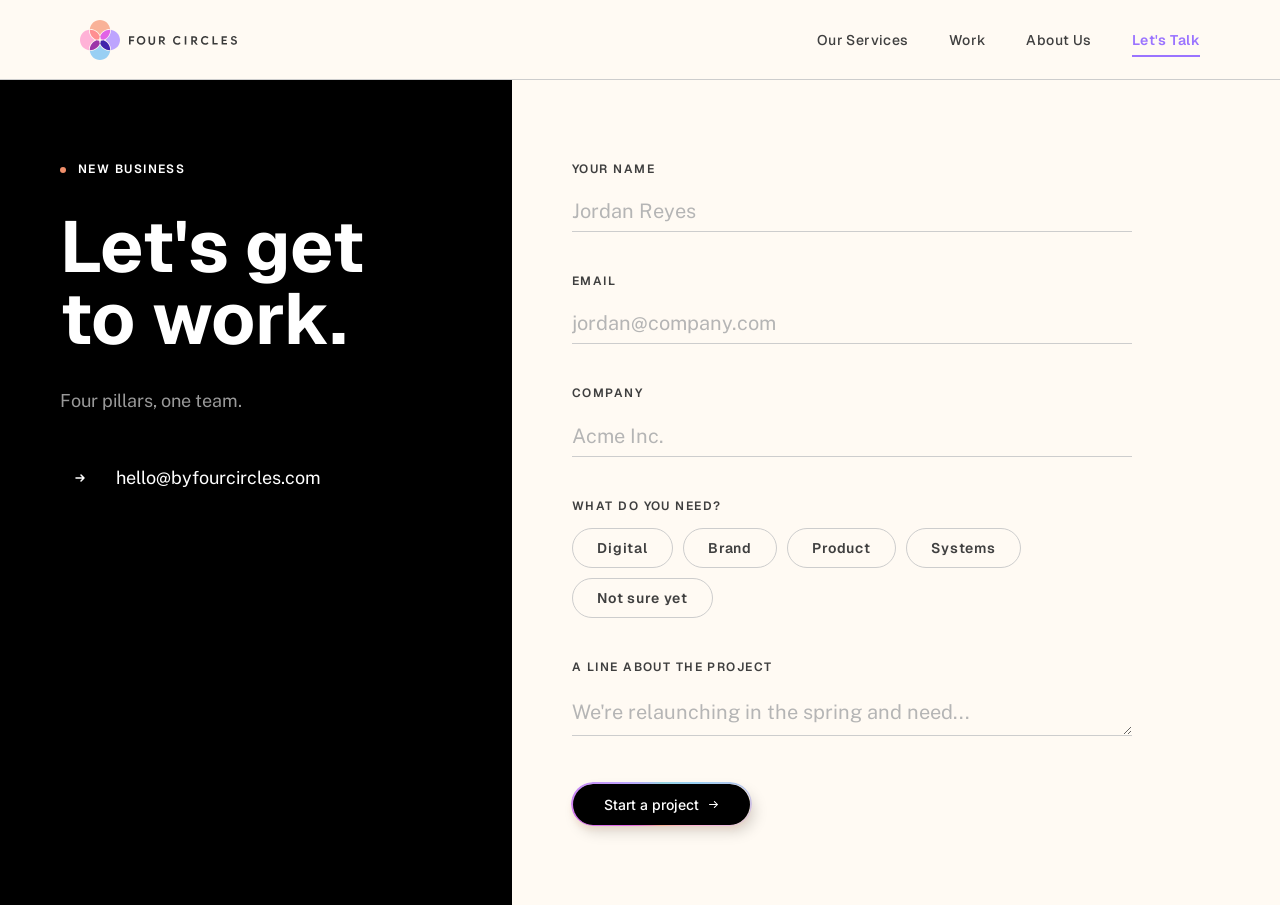
==== commit 3a6a1ffb: "Remove password gate from site Co-Authored-By: Claude Opus 4.6 <noreply@anthropic.com>" ====
--- a/contact.html
+++ b/contact.html
@@ -3,7 +3,6 @@
 <head>
   <meta charset="UTF-8">
   <meta name="viewport" content="width=device-width, initial-scale=1.0">
-  <link rel="icon" type="image/svg+xml" href="assets/logo-icon.svg">
   <title>Let's Talk — Four Circles | A design agency that actually cares</title>
   <link rel="preconnect" href="https://fonts.googleapis.com">
   <link rel="preconnect" href="https://fonts.gstatic.com" crossorigin>
@@ -15,7 +14,6 @@
 
   <!-- Navigation -->
   <nav class="nav">
-    <div class="nav-progress" aria-hidden="true"></div>
     <a href="index.html" class="nav-brand">
       <img src="assets/logo-icon.svg" alt="Four Circles" class="nav-logo-icon">
       <img src="assets/logo-text.svg" alt="FOUR CIRCLES" class="nav-logo-text">
@@ -29,10 +27,7 @@
       <a href="index.html#services" class="nav-link">Our Services</a>
       <a href="index.html#work" class="nav-link">Work</a>
       <a href="index.html#about" class="nav-link">About Us</a>
-      <a href="contact.html" class="nav-link nav-link--active nav-link--cta">Let's Talk
-        <svg width="14" height="14" viewBox="0 0 20 20" fill="none" aria-hidden="true">
-        <path d="M5.75,10 L14.25,10 M10.75,5.75 L15,10 L10.75,14.25" stroke="currentColor" stroke-width="1.4" stroke-linecap="round" stroke-linejoin="round"/>
-      </svg></a>
+      <a href="contact.html" class="nav-link nav-link--active">Let's Talk</a>
     </div>
     <div class="nav-overlay"></div>
   </nav>
@@ -60,13 +55,7 @@
 
     <div class="contact-right">
       <!-- Form -->
-      <form class="contact-form" id="contactForm" name="contact" method="POST" data-netlify="true" data-netlify-honeypot="bot-field" novalidate>
-        <input type="hidden" name="form-name" value="contact">
-        <p class="form-honeypot">
-          <label>Leave this field blank: <input name="bot-field" tabindex="-1" autocomplete="off"></label>
-        </p>
-        <input type="hidden" name="services" id="servicesInput">
-
+      <form class="contact-form" id="contactForm" novalidate>
         <div class="form-group">
           <label class="form-label" for="name">Your Name</label>
           <input class="form-input" type="text" id="name" name="name" placeholder="Jordan Reyes" required>
@@ -107,7 +96,6 @@
           <span>Start a project</span>
           <img src="assets/arrow-icon.svg" alt="" class="btn-arrow">
         </button>
-        <p class="form-error form-error--general" id="submitError">Something went wrong sending that — please try again, or email us directly.</p>
       </form>
 
       <!-- Success Screen -->
--- a/styles.css
+++ b/styles.css
@@ -30,6 +30,7 @@
 
 html {
   scroll-behavior: smooth;
+  scroll-padding-top: 80px;
   -webkit-font-smoothing: antialiased;
   -moz-osx-font-smoothing: grayscale;
 }
@@ -1249,6 +1250,10 @@
 }
 
 @media (max-width: 768px) {
+  html {
+    scroll-padding-top: 72px;
+  }
+
   .nav {
     padding: 16px 24px;
   }
